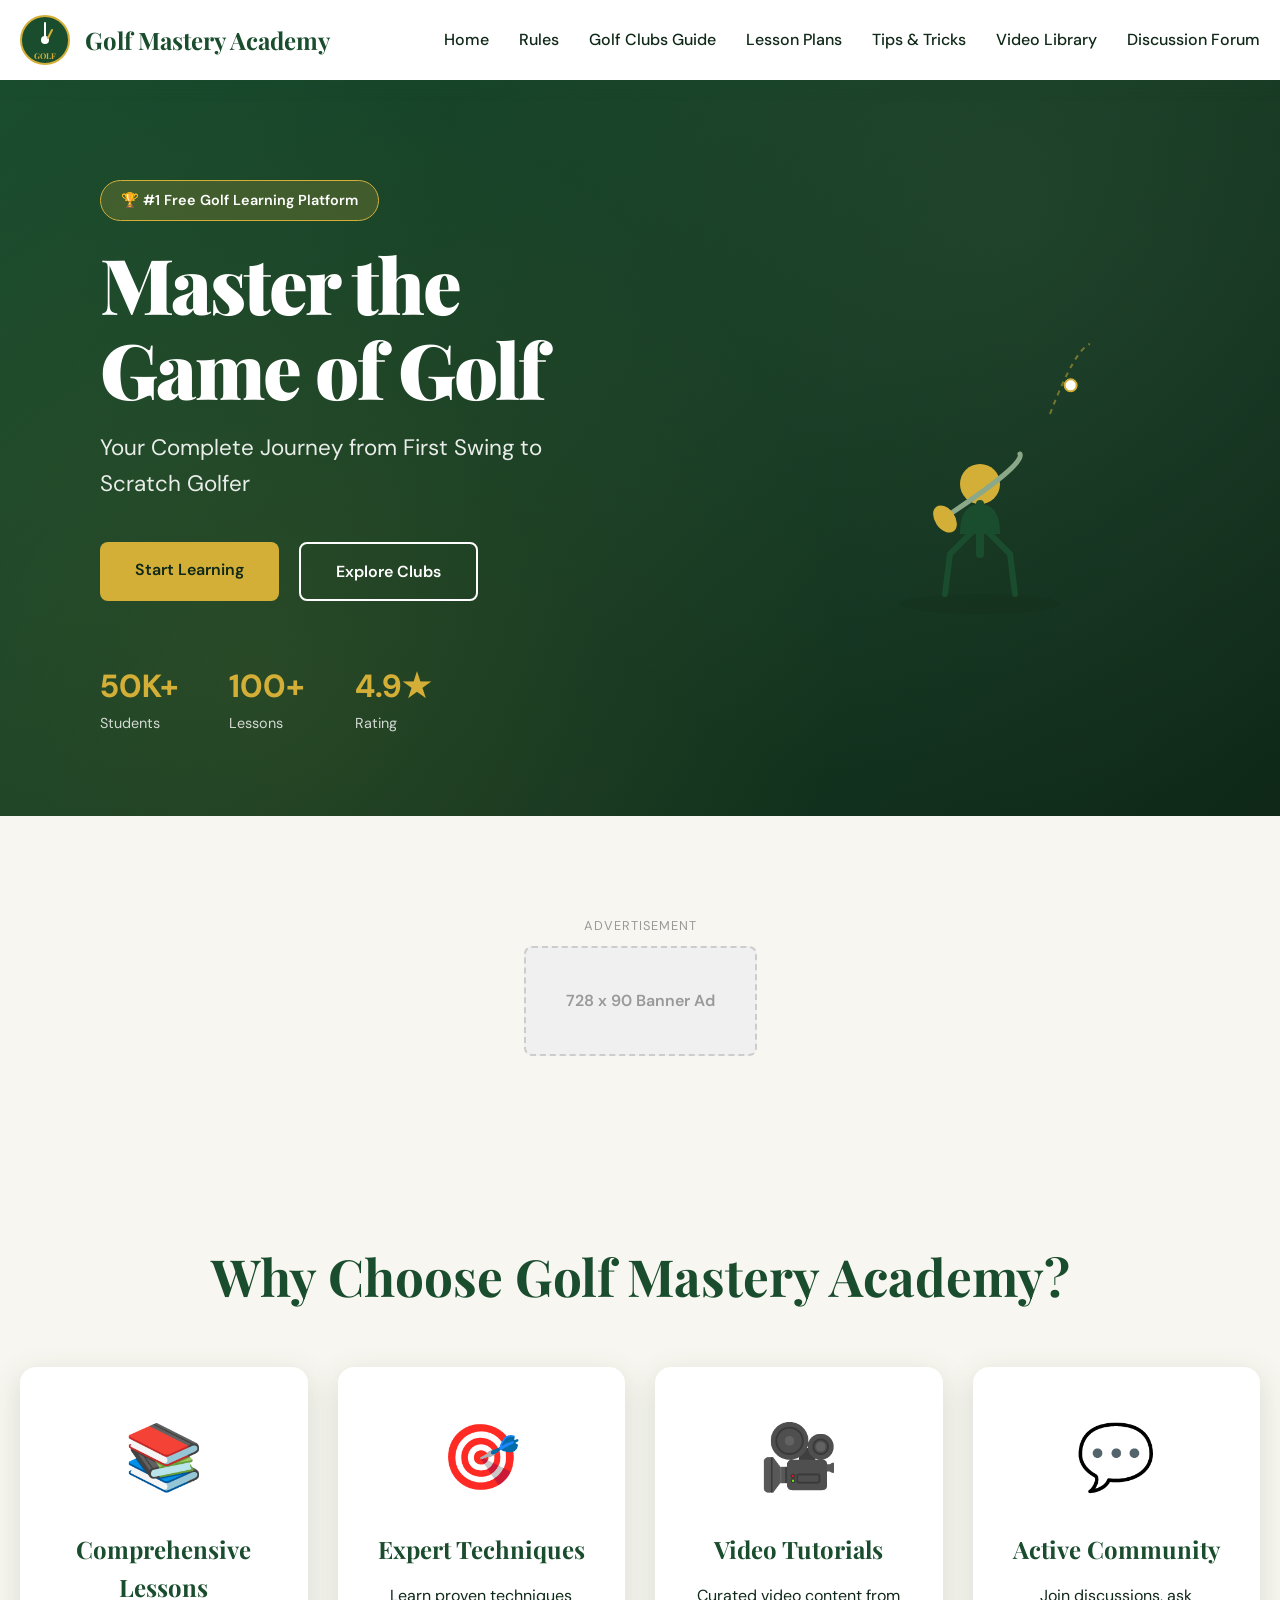
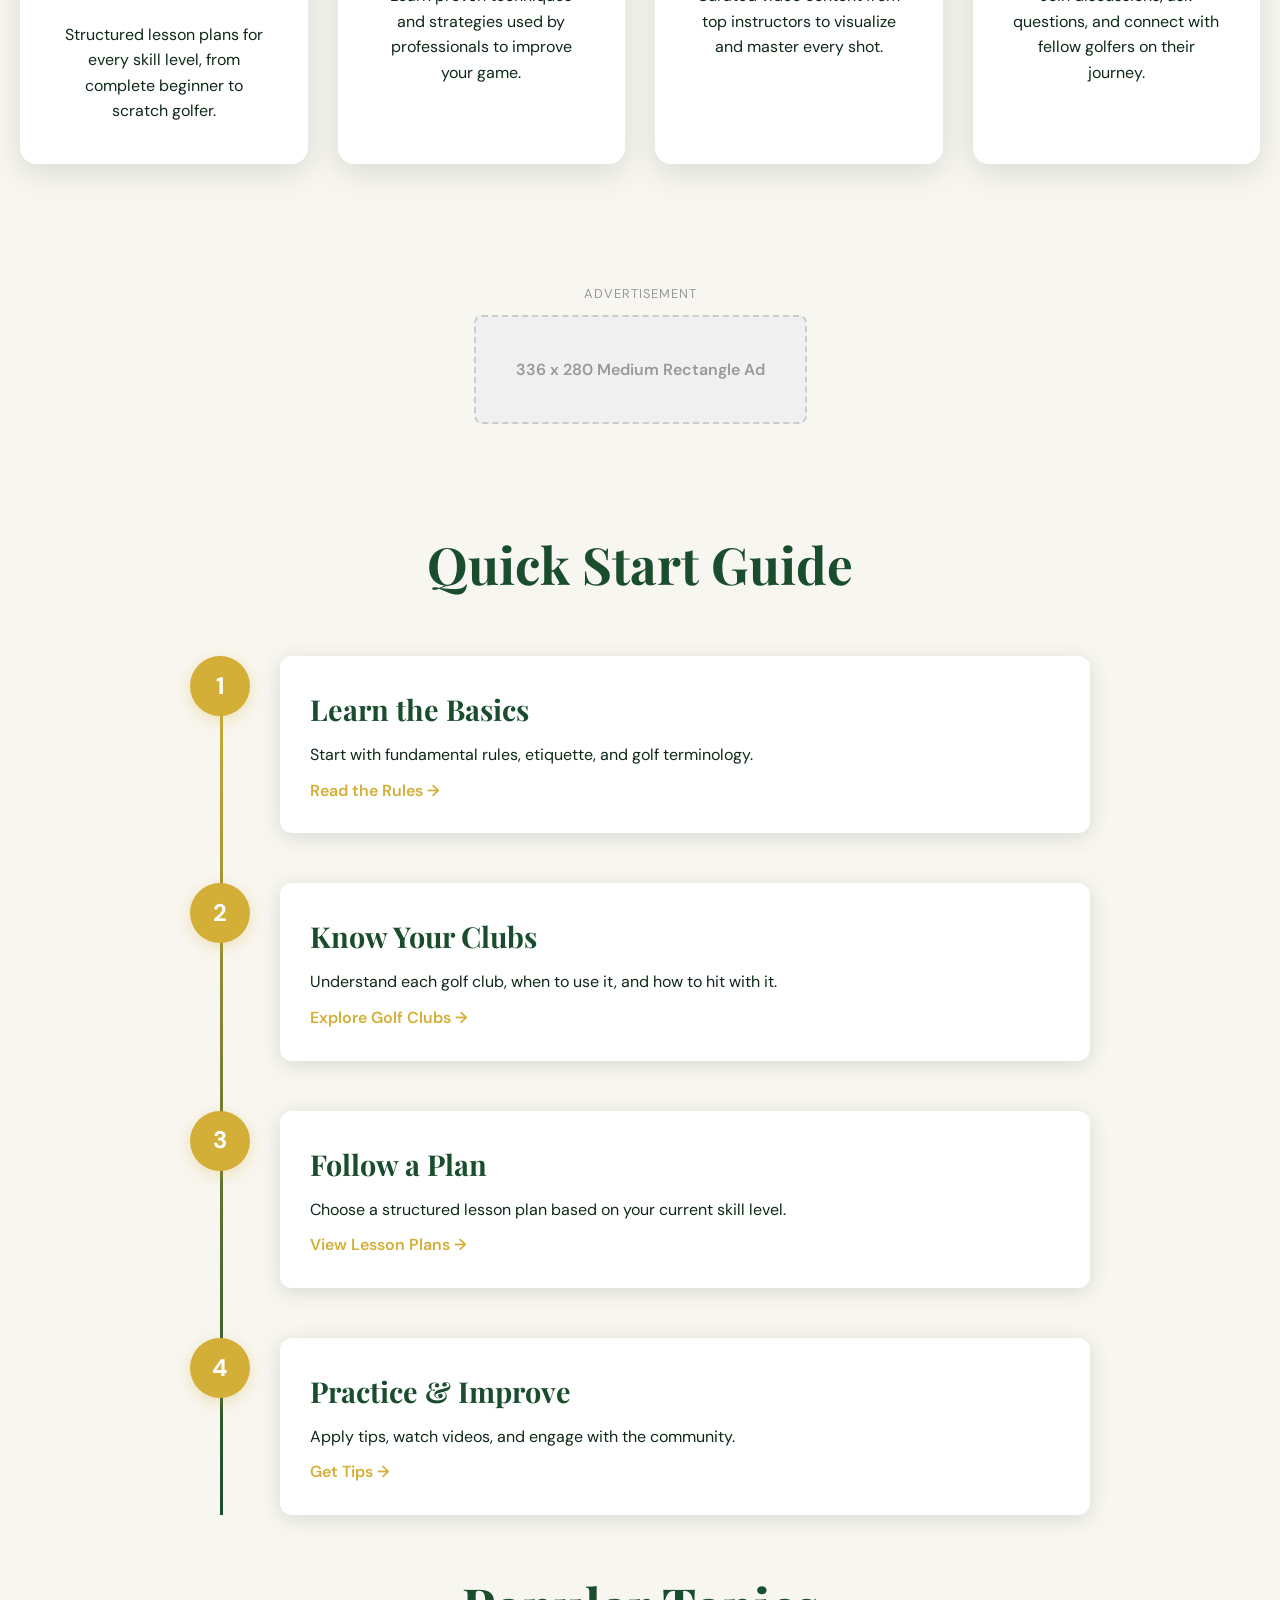
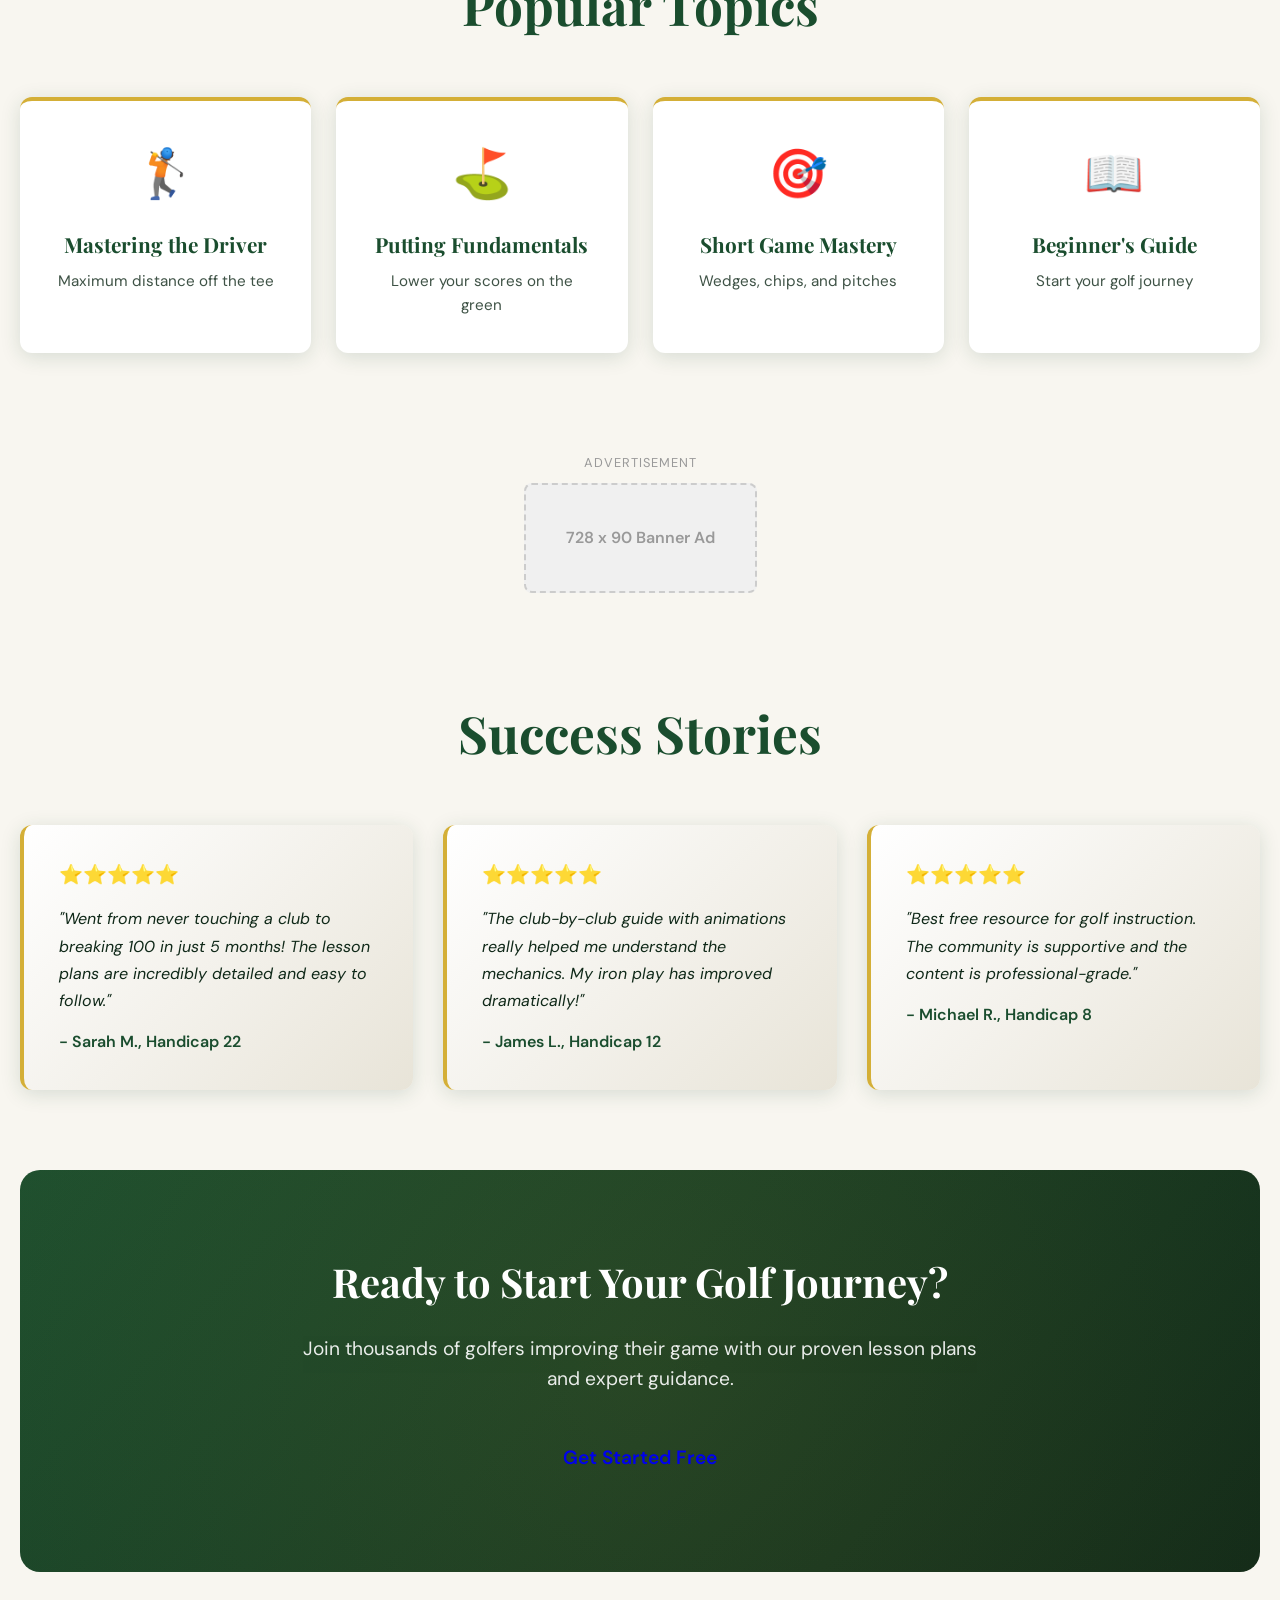
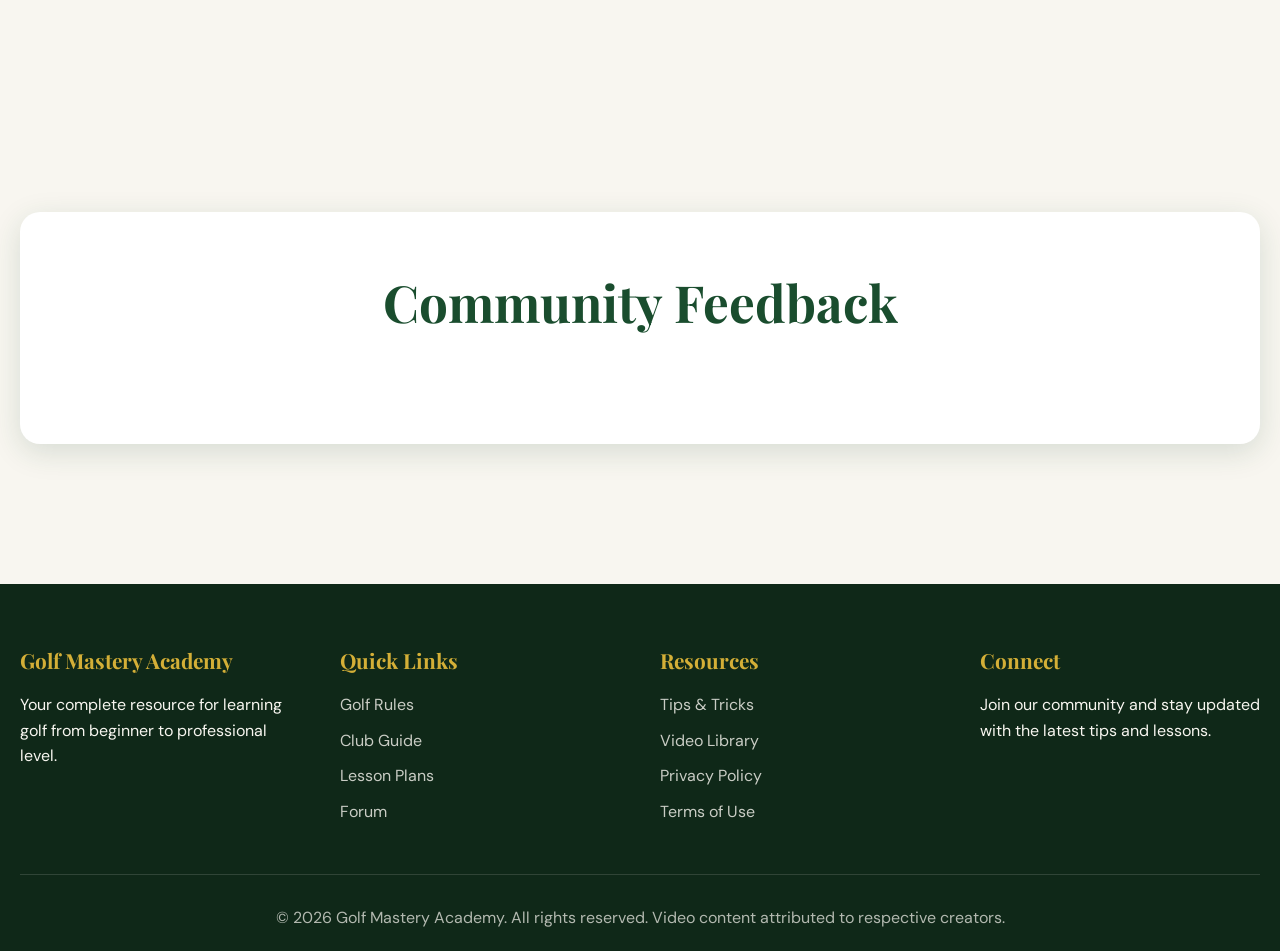
==== index.html @ be498bd8 "Add files via upload" ====
<!DOCTYPE html>
<html lang="en">
<head>
    <meta charset="UTF-8">
    <meta name="viewport" content="width=device-width, initial-scale=1.0">
    <title>Golf Mastery Academy - Learn Golf from Beginner to Pro</title>
    <link href="https://fonts.googleapis.com/css2?family=Playfair+Display:wght@400;600;700;900&family=DM+Sans:wght@400;500;700&display=swap" rel="stylesheet">
    <link rel="stylesheet" href="styles.css">
</head>
<body>
    <nav class="navbar">
        <div class="nav-container">
            <div class="logo">
                <svg width="50" height="50" viewBox="0 0 50 50" fill="none" xmlns="http://www.w3.org/2000/svg">
                    <circle cx="25" cy="25" r="24" fill="#1a4d2e" stroke="#d4af37" stroke-width="2"/>
                    <circle cx="25" cy="25" r="4" fill="#ffffff"/>
                    <path d="M25 8 L25 21" stroke="#ffffff" stroke-width="2" stroke-linecap="round"/>
                    <path d="M32 15 L28 23" stroke="#d4af37" stroke-width="2" stroke-linecap="round"/>
                    <text x="25" y="44" font-family="Playfair Display" font-size="8" fill="#d4af37" text-anchor="middle" font-weight="700">GOLF</text>
                </svg>
                <span class="logo-text">Golf Mastery Academy</span>
            </div>
            <ul class="nav-menu">
                <li><a href="index.html" class="active">Home</a></li>
                <li><a href="rules.html">Rules</a></li>
                <li><a href="clubs.html">Golf Clubs Guide</a></li>
                <li><a href="lessons.html">Lesson Plans</a></li>
                <li><a href="tips.html">Tips & Tricks</a></li>
                <li><a href="videos.html">Video Library</a></li>
                <li><a href="discussion.html">Discussion Forum</a></li>
            </ul>
            <div class="hamburger">
                <span></span>
                <span></span>
                <span></span>
            </div>
        </div>
    </nav>

    <header class="hero">
        <div class="hero-content">
            <div class="hero-badge">🏆 #1 Free Golf Learning Platform</div>
            <h1>Master the Game of Golf</h1>
            <p class="subtitle">Your Complete Journey from First Swing to Scratch Golfer</p>
            <div class="hero-cta">
                <a href="lessons.html" class="btn btn-primary">Start Learning</a>
                <a href="clubs.html" class="btn btn-secondary">Explore Clubs</a>
            </div>
            <div class="hero-stats">
                <div class="stat">
                    <span class="stat-number">50K+</span>
                    <span class="stat-label">Students</span>
                </div>
                <div class="stat">
                    <span class="stat-number">100+</span>
                    <span class="stat-label">Lessons</span>
                </div>
                <div class="stat">
                    <span class="stat-number">4.9★</span>
                    <span class="stat-label">Rating</span>
                </div>
            </div>
        </div>
        <div class="hero-illustration">
            <svg width="400" height="400" viewBox="0 0 400 400" fill="none" xmlns="http://www.w3.org/2000/svg">
                <!-- Golfer silhouette -->
                <ellipse cx="200" cy="350" rx="80" ry="10" fill="#0f2818" opacity="0.2"/>
                <path d="M180 280 Q180 250 200 250 Q220 250 220 280" fill="#1a4d2e"/>
                <circle cx="200" cy="230" r="20" fill="#d4af37"/>
                <path d="M200 250 L200 300" stroke="#1a4d2e" stroke-width="8" stroke-linecap="round"/>
                <path d="M200 270 L170 300 L165 340" stroke="#1a4d2e" stroke-width="6" stroke-linecap="round"/>
                <path d="M200 270 L230 300 L235 340" stroke="#1a4d2e" stroke-width="6" stroke-linecap="round"/>
                <!-- Golf club -->
                <path d="M240 200 Q245 210 170 260" stroke="#8ba888" stroke-width="5" stroke-linecap="round"/>
                <ellipse cx="165" cy="265" rx="10" ry="15" fill="#d4af37" transform="rotate(-35 165 265)"/>
                <!-- Golf ball trajectory -->
                <circle cx="280" cy="150" r="6" fill="#ffffff" stroke="#d4af37" stroke-width="2">
                    <animate attributeName="cy" values="150;80;150" dur="2s" repeatCount="indefinite"/>
                    <animate attributeName="cx" values="280;320;280" dur="2s" repeatCount="indefinite"/>
                </circle>
                <path d="M270 160 Q295 95 310 90" stroke="#d4af37" stroke-width="2" stroke-dasharray="5,5" opacity="0.5"/>
            </svg>
        </div>
    </header>

    <!-- Ad Space -->
    <div class="ad-space">
        <p>Advertisement</p>
        <div class="ad-placeholder">728 x 90 Banner Ad</div>
    </div>

    <div class="container">
        <section class="features">
            <h2 class="section-header">Why Choose Golf Mastery Academy?</h2>
            <div class="features-grid">
                <div class="feature-card">
                    <div class="feature-icon">📚</div>
                    <h3>Comprehensive Lessons</h3>
                    <p>Structured lesson plans for every skill level, from complete beginner to scratch golfer.</p>
                </div>
                <div class="feature-card">
                    <div class="feature-icon">🎯</div>
                    <h3>Expert Techniques</h3>
                    <p>Learn proven techniques and strategies used by professionals to improve your game.</p>
                </div>
                <div class="feature-card">
                    <div class="feature-icon">🎥</div>
                    <h3>Video Tutorials</h3>
                    <p>Curated video content from top instructors to visualize and master every shot.</p>
                </div>
                <div class="feature-card">
                    <div class="feature-icon">💬</div>
                    <h3>Active Community</h3>
                    <p>Join discussions, ask questions, and connect with fellow golfers on their journey.</p>
                </div>
            </div>
        </section>

        <!-- Ad Space -->
        <div class="ad-space">
            <p>Advertisement</p>
            <div class="ad-placeholder">336 x 280 Medium Rectangle Ad</div>
        </div>

        <section class="quick-start">
            <h2 class="section-header">Quick Start Guide</h2>
            <div class="timeline">
                <div class="timeline-item">
                    <div class="timeline-number">1</div>
                    <div class="timeline-content">
                        <h3>Learn the Basics</h3>
                        <p>Start with fundamental rules, etiquette, and golf terminology.</p>
                        <a href="rules.html" class="text-link">Read the Rules →</a>
                    </div>
                </div>
                <div class="timeline-item">
                    <div class="timeline-number">2</div>
                    <div class="timeline-content">
                        <h3>Know Your Clubs</h3>
                        <p>Understand each golf club, when to use it, and how to hit with it.</p>
                        <a href="clubs.html" class="text-link">Explore Golf Clubs →</a>
                    </div>
                </div>
                <div class="timeline-item">
                    <div class="timeline-number">3</div>
                    <div class="timeline-content">
                        <h3>Follow a Plan</h3>
                        <p>Choose a structured lesson plan based on your current skill level.</p>
                        <a href="lessons.html" class="text-link">View Lesson Plans →</a>
                    </div>
                </div>
                <div class="timeline-item">
                    <div class="timeline-number">4</div>
                    <div class="timeline-content">
                        <h3>Practice & Improve</h3>
                        <p>Apply tips, watch videos, and engage with the community.</p>
                        <a href="tips.html" class="text-link">Get Tips →</a>
                    </div>
                </div>
            </div>
        </section>

        <section class="popular-topics">
            <h2 class="section-header">Popular Topics</h2>
            <div class="topics-grid">
                <a href="clubs.html#driver" class="topic-card">
                    <span class="topic-icon">🏌️</span>
                    <h3>Mastering the Driver</h3>
                    <p>Maximum distance off the tee</p>
                </a>
                <a href="tips.html#putting" class="topic-card">
                    <span class="topic-icon">⛳</span>
                    <h3>Putting Fundamentals</h3>
                    <p>Lower your scores on the green</p>
                </a>
                <a href="clubs.html#wedges" class="topic-card">
                    <span class="topic-icon">🎯</span>
                    <h3>Short Game Mastery</h3>
                    <p>Wedges, chips, and pitches</p>
                </a>
                <a href="lessons.html#beginner" class="topic-card">
                    <span class="topic-icon">📖</span>
                    <h3>Beginner's Guide</h3>
                    <p>Start your golf journey</p>
                </a>
            </div>
        </section>

        <!-- Ad Space -->
        <div class="ad-space">
            <p>Advertisement</p>
            <div class="ad-placeholder">728 x 90 Banner Ad</div>
        </div>

        <section class="testimonials">
            <h2 class="section-header">Success Stories</h2>
            <div class="testimonials-grid">
                <div class="testimonial">
                    <div class="testimonial-stars">⭐⭐⭐⭐⭐</div>
                    <p class="testimonial-text">"Went from never touching a club to breaking 100 in just 5 months! The lesson plans are incredibly detailed and easy to follow."</p>
                    <p class="testimonial-author">- Sarah M., Handicap 22</p>
                </div>
                <div class="testimonial">
                    <div class="testimonial-stars">⭐⭐⭐⭐⭐</div>
                    <p class="testimonial-text">"The club-by-club guide with animations really helped me understand the mechanics. My iron play has improved dramatically!"</p>
                    <p class="testimonial-author">- James L., Handicap 12</p>
                </div>
                <div class="testimonial">
                    <div class="testimonial-stars">⭐⭐⭐⭐⭐</div>
                    <p class="testimonial-text">"Best free resource for golf instruction. The community is supportive and the content is professional-grade."</p>
                    <p class="testimonial-author">- Michael R., Handicap 8</p>
                </div>
            </div>
        </section>

        <section class="cta-section">
            <div class="cta-content">
                <h2 class="cta-title">Ready to Start Your Golf Journey?</h2>
                <p class="cta-text">Join thousands of golfers improving their game with our proven lesson plans and expert guidance.</p>
                <a href="lessons.html" class="btn btn-large">Get Started Free</a>
            </div>
        </section>
    </div>

    <!-- Comments Section -->
    <div class="container">
        <section class="comments-section">
            <h2 class="section-header">Community Feedback</h2>
            <div id="disqus_thread"></div>
            <noscript>
                <div class="comments-placeholder">
                    <h3>Comments Section</h3>
                    <p>This is where Disqus comments would appear. To enable:</p>
                    <ol>
                        <li>Sign up at <a href="https://disqus.com" target="_blank">disqus.com</a></li>
                        <li>Register your website</li>
                        <li>Replace the Disqus configuration in the script below with your shortname</li>
                    </ol>
                </div>
            </noscript>
        </section>
    </div>

    <footer>
        <div class="footer-content">
            <div class="footer-section">
                <h4>Golf Mastery Academy</h4>
                <p>Your complete resource for learning golf from beginner to professional level.</p>
            </div>
            <div class="footer-section">
                <h4>Quick Links</h4>
                <ul>
                    <li><a href="rules.html">Golf Rules</a></li>
                    <li><a href="clubs.html">Club Guide</a></li>
                    <li><a href="lessons.html">Lesson Plans</a></li>
                    <li><a href="discussion.html">Forum</a></li>
                </ul>
            </div>
            <div class="footer-section">
                <h4>Resources</h4>
                <ul>
                    <li><a href="tips.html">Tips & Tricks</a></li>
                    <li><a href="videos.html">Video Library</a></li>
                    <li><a href="#privacy">Privacy Policy</a></li>
                    <li><a href="#terms">Terms of Use</a></li>
                </ul>
            </div>
            <div class="footer-section">
                <h4>Connect</h4>
                <p>Join our community and stay updated with the latest tips and lessons.</p>
            </div>
        </div>
        <div class="footer-bottom">
            <p>&copy; 2026 Golf Mastery Academy. All rights reserved. Video content attributed to respective creators.</p>
        </div>
    </footer>

    <script src="script.js"></script>
    <script>
        // Disqus Configuration - Replace 'YOUR_DISQUS_SHORTNAME' with your actual Disqus shortname
        var disqus_config = function () {
            this.page.url = window.location.href;
            this.page.identifier = 'golf-mastery-home';
        };
        
        (function() {
            var d = document, s = d.createElement('script');
            s.src = 'https://YOUR_DISQUS_SHORTNAME.disqus.com/embed.js';
            s.setAttribute('data-timestamp', +new Date());
            (d.head || d.body).appendChild(s);
        })();
    </script>
</body>
</html>
---- styles.css ----
:root {
    --primary-green: #1a4d2e;
    --accent-gold: #d4af37;
    --deep-forest: #0f2818;
    --sage: #8ba888;
    --cream: #f8f6f0;
    --sand: #e8e4d8;
    --white: #ffffff;
    --shadow: rgba(26, 77, 46, 0.15);
    --transition: all 0.3s cubic-bezier(0.4, 0, 0.2, 1);
}

* {
    margin: 0;
    padding: 0;
    box-sizing: border-box;
}

body {
    font-family: 'DM Sans', sans-serif;
    background: var(--cream);
    color: var(--deep-forest);
    line-height: 1.6;
    overflow-x: hidden;
}

/* Navigation */
.navbar {
    background: var(--white);
    box-shadow: 0 2px 20px var(--shadow);
    position: sticky;
    top: 0;
    z-index: 1000;
}

.nav-container {
    max-width: 1400px;
    margin: 0 auto;
    padding: 15px 20px;
    display: flex;
    justify-content: space-between;
    align-items: center;
}

.logo {
    display: flex;
    align-items: center;
    gap: 15px;
}

.logo-text {
    font-family: 'Playfair Display', serif;
    font-size: 1.5rem;
    font-weight: 700;
    color: var(--primary-green);
}

.nav-menu {
    display: flex;
    list-style: none;
    gap: 30px;
}

.nav-menu a {
    text-decoration: none;
    color: var(--deep-forest);
    font-weight: 500;
    transition: var(--transition);
    position: relative;
}

.nav-menu a::after {
    content: '';
    position: absolute;
    bottom: -5px;
    left: 0;
    width: 0;
    height: 2px;
    background: var(--accent-gold);
    transition: var(--transition);
}

.nav-menu a:hover::after,
.nav-menu a.active::after {
    width: 100%;
}

.hamburger {
    display: none;
    flex-direction: column;
    gap: 5px;
    cursor: pointer;
}

.hamburger span {
    width: 25px;
    height: 3px;
    background: var(--primary-green);
    border-radius: 3px;
    transition: var(--transition);
}

/* Hero Section */
.hero {
    background: linear-gradient(135deg, var(--primary-green) 0%, var(--deep-forest) 100%);
    color: var(--white);
    padding: 100px 20px 80px;
    position: relative;
    overflow: hidden;
    display: flex;
    align-items: center;
    justify-content: space-between;
    min-height: 600px;
}

.hero::before {
    content: '';
    position: absolute;
    top: 0;
    left: 0;
    right: 0;
    bottom: 0;
    background: 
        radial-gradient(circle at 20% 80%, rgba(212, 175, 55, 0.1) 0%, transparent 50%),
        radial-gradient(circle at 80% 20%, rgba(139, 168, 136, 0.1) 0%, transparent 50%);
    pointer-events: none;
}

.hero-content {
    max-width: 600px;
    position: relative;
    z-index: 1;
    padding-left: 80px;
}

.hero-badge {
    display: inline-block;
    background: rgba(212, 175, 55, 0.2);
    padding: 8px 20px;
    border-radius: 30px;
    font-size: 0.9rem;
    font-weight: 600;
    margin-bottom: 20px;
    border: 1px solid var(--accent-gold);
}

h1 {
    font-family: 'Playfair Display', serif;
    font-size: clamp(3rem, 6vw, 5rem);
    font-weight: 900;
    margin-bottom: 20px;
    letter-spacing: -2px;
    line-height: 1.1;
}

.subtitle {
    font-size: clamp(1.1rem, 2vw, 1.4rem);
    opacity: 0.9;
    margin-bottom: 40px;
}

.hero-cta {
    display: flex;
    gap: 20px;
    margin-bottom: 60px;
}

.btn {
    padding: 15px 35px;
    border-radius: 8px;
    font-weight: 600;
    text-decoration: none;
    transition: var(--transition);
    display: inline-block;
    cursor: pointer;
    border: none;
    font-size: 1rem;
}

.btn-primary {
    background: var(--accent-gold);
    color: var(--deep-forest);
}

.btn-primary:hover {
    background: #c49d2e;
    transform: translateY(-2px);
    box-shadow: 0 8px 20px rgba(212, 175, 55, 0.3);
}

.btn-secondary {
    background: transparent;
    color: var(--white);
    border: 2px solid var(--white);
}

.btn-secondary:hover {
    background: var(--white);
    color: var(--primary-green);
}

.btn-large {
    padding: 18px 50px;
    font-size: 1.2rem;
}

.hero-stats {
    display: flex;
    gap: 50px;
}

.stat {
    display: flex;
    flex-direction: column;
}

.stat-number {
    font-size: 2rem;
    font-weight: 700;
    color: var(--accent-gold);
}

.stat-label {
    font-size: 0.9rem;
    opacity: 0.8;
}

.hero-illustration {
    position: relative;
    z-index: 1;
    padding-right: 80px;
}

/* Container */
.container {
    max-width: 1400px;
    margin: 0 auto;
    padding: 80px 20px;
}

.section-header {
    font-family: 'Playfair Display', serif;
    font-size: clamp(2.5rem, 4vw, 3.5rem);
    font-weight: 700;
    color: var(--primary-green);
    margin-bottom: 50px;
    text-align: center;
}

/* Features Grid */
.features-grid {
    display: grid;
    grid-template-columns: repeat(auto-fit, minmax(280px, 1fr));
    gap: 30px;
    margin-bottom: 80px;
}

.feature-card {
    background: var(--white);
    padding: 40px;
    border-radius: 16px;
    text-align: center;
    box-shadow: 0 8px 30px var(--shadow);
    transition: var(--transition);
}

.feature-card:hover {
    transform: translateY(-10px);
    box-shadow: 0 16px 40px rgba(26, 77, 46, 0.2);
}

.feature-icon {
    font-size: 4rem;
    margin-bottom: 20px;
    display: block;
}

.feature-card h3 {
    font-family: 'Playfair Display', serif;
    font-size: 1.5rem;
    color: var(--primary-green);
    margin-bottom: 15px;
}

/* Timeline */
.timeline {
    position: relative;
    max-width: 900px;
    margin: 0 auto;
}

.timeline::before {
    content: '';
    position: absolute;
    left: 30px;
    top: 0;
    bottom: 0;
    width: 3px;
    background: linear-gradient(to bottom, var(--accent-gold), var(--primary-green));
}

.timeline-item {
    display: flex;
    gap: 30px;
    margin-bottom: 50px;
    position: relative;
}

.timeline-number {
    flex-shrink: 0;
    width: 60px;
    height: 60px;
    background: var(--accent-gold);
    border-radius: 50%;
    display: flex;
    align-items: center;
    justify-content: center;
    font-size: 1.5rem;
    font-weight: 700;
    color: var(--white);
    box-shadow: 0 4px 15px rgba(212, 175, 55, 0.3);
}

.timeline-content {
    background: var(--white);
    padding: 30px;
    border-radius: 12px;
    box-shadow: 0 4px 20px var(--shadow);
    flex: 1;
}

.timeline-content h3 {
    font-family: 'Playfair Display', serif;
    font-size: 1.8rem;
    color: var(--primary-green);
    margin-bottom: 10px;
}

.text-link {
    color: var(--accent-gold);
    text-decoration: none;
    font-weight: 600;
    display: inline-flex;
    align-items: center;
    gap: 5px;
    margin-top: 10px;
}

.text-link:hover {
    color: var(--primary-green);
}

/* Topics Grid */
.topics-grid {
    display: grid;
    grid-template-columns: repeat(auto-fit, minmax(250px, 1fr));
    gap: 25px;
}

.topic-card {
    background: var(--white);
    padding: 35px;
    border-radius: 12px;
    text-align: center;
    text-decoration: none;
    color: var(--deep-forest);
    box-shadow: 0 4px 20px var(--shadow);
    transition: var(--transition);
    border-top: 4px solid var(--accent-gold);
}

.topic-card:hover {
    transform: scale(1.05);
    box-shadow: 0 8px 30px rgba(26, 77, 46, 0.2);
}

.topic-icon {
    font-size: 3rem;
    display: block;
    margin-bottom: 15px;
}

.topic-card h3 {
    font-family: 'Playfair Display', serif;
    font-size: 1.3rem;
    color: var(--primary-green);
    margin-bottom: 8px;
}

.topic-card p {
    font-size: 0.95rem;
    opacity: 0.8;
}

/* Testimonials */
.testimonials-grid {
    display: grid;
    grid-template-columns: repeat(auto-fit, minmax(300px, 1fr));
    gap: 30px;
}

.testimonial {
    background: linear-gradient(135deg, var(--white), var(--sand));
    padding: 35px;
    border-radius: 12px;
    box-shadow: 0 4px 20px var(--shadow);
    border-left: 4px solid var(--accent-gold);
}

.testimonial-stars {
    color: var(--accent-gold);
    font-size: 1.2rem;
    margin-bottom: 15px;
}

.testimonial-text {
    font-style: italic;
    margin-bottom: 15px;
    line-height: 1.7;
}

.testimonial-author {
    font-weight: 600;
    color: var(--primary-green);
}

/* CTA Section */
.cta-section {
    background: linear-gradient(135deg, var(--primary-green), var(--deep-forest));
    color: var(--white);
    padding: 80px 60px;
    text-align: center;
    border-radius: 20px;
    margin: 80px 0;
    position: relative;
    overflow: hidden;
}

.cta-section::before {
    content: '';
    position: absolute;
    top: -50%;
    left: -50%;
    width: 200%;
    height: 200%;
    background: radial-gradient(circle, rgba(212, 175, 55, 0.1) 0%, transparent 70%);
    animation: rotate 20s linear infinite;
}

.cta-content {
    position: relative;
    z-index: 1;
}

.cta-title {
    font-family: 'Playfair Display', serif;
    font-size: 2.5rem;
    font-weight: 700;
    margin-bottom: 20px;
}

.cta-text {
    font-size: 1.2rem;
    opacity: 0.9;
    margin-bottom: 30px;
    max-width: 700px;
    margin-left: auto;
    margin-right: auto;
}

/* Ad Space */
.ad-space {
    text-align: center;
    padding: 40px 20px;
    margin: 60px auto;
}

.ad-space p {
    font-size: 0.8rem;
    color: #999;
    margin-bottom: 10px;
    text-transform: uppercase;
    letter-spacing: 1px;
}

.ad-placeholder {
    background: #f0f0f0;
    border: 2px dashed #ccc;
    padding: 40px;
    border-radius: 8px;
    color: #999;
    font-weight: 600;
    display: inline-block;
    margin: 0 auto;
}

/* Comments Section */
.comments-section {
    background: var(--white);
    padding: 50px;
    border-radius: 20px;
    box-shadow: 0 8px 30px var(--shadow);
    margin-bottom: 60px;
}

.comments-placeholder {
    background: var(--sand);
    padding: 40px;
    border-radius: 12px;
    border-left: 4px solid var(--accent-gold);
}

.comments-placeholder h3 {
    font-family: 'Playfair Display', serif;
    color: var(--primary-green);
    margin-bottom: 15px;
}

.comments-placeholder ol {
    margin-left: 20px;
    margin-top: 15px;
}

.comments-placeholder a {
    color: var(--accent-gold);
}

/* Footer */
footer {
    background: var(--deep-forest);
    color: var(--cream);
    padding: 60px 20px 20px;
}

.footer-content {
    max-width: 1400px;
    margin: 0 auto;
    display: grid;
    grid-template-columns: repeat(auto-fit, minmax(250px, 1fr));
    gap: 40px;
    margin-bottom: 40px;
}

.footer-section h4 {
    font-family: 'Playfair Display', serif;
    font-size: 1.3rem;
    margin-bottom: 15px;
    color: var(--accent-gold);
}

.footer-section ul {
    list-style: none;
}

.footer-section ul li {
    margin-bottom: 10px;
}

.footer-section a {
    color: var(--cream);
    text-decoration: none;
    opacity: 0.8;
    transition: var(--transition);
}

.footer-section a:hover {
    opacity: 1;
    color: var(--accent-gold);
}

.footer-bottom {
    text-align: center;
    padding-top: 30px;
    border-top: 1px solid rgba(248, 246, 240, 0.2);
    opacity: 0.7;
}

/* Club Cards */
.club-grid {
    display: grid;
    grid-template-columns: repeat(auto-fit, minmax(350px, 1fr));
    gap: 40px;
    margin-bottom: 80px;
}

.club-card {
    background: var(--white);
    border-radius: 20px;
    overflow: hidden;
    box-shadow: 0 8px 30px var(--shadow);
    transition: var(--transition);
}

.club-card:hover {
    transform: translateY(-8px);
    box-shadow: 0 16px 50px rgba(26, 77, 46, 0.25);
}

.club-header {
    background: linear-gradient(135deg, var(--primary-green), var(--deep-forest));
    color: var(--white);
    padding: 30px;
    text-align: center;
}

.club-icon {
    font-size: 4rem;
    margin-bottom: 15px;
    display: block;
}

.club-name {
    font-family: 'Playfair Display', serif;
    font-size: 2rem;
    font-weight: 700;
    margin-bottom: 10px;
}

.club-type {
    font-size: 1rem;
    opacity: 0.9;
    color: var(--accent-gold);
}

.club-illustration {
    background: var(--sand);
    padding: 40px;
    min-height: 250px;
    display: flex;
    align-items: center;
    justify-content: center;
}

.club-content {
    padding: 35px;
}

.club-content h3 {
    font-family: 'Playfair Display', serif;
    font-size: 1.5rem;
    color: var(--primary-green);
    margin-bottom: 15px;
    margin-top: 25px;
}

.club-content ul {
    list-style: none;
    padding-left: 0;
}

.club-content li {
    padding-left: 30px;
    position: relative;
    margin-bottom: 12px;
    line-height: 1.7;
}

.club-content li::before {
    content: '✓';
    position: absolute;
    left: 0;
    color: var(--accent-gold);
    font-weight: 700;
}

.spec-grid {
    display: grid;
    grid-template-columns: repeat(2, 1fr);
    gap: 15px;
    margin: 20px 0;
}

.spec-item {
    background: var(--sand);
    padding: 15px;
    border-radius: 8px;
    text-align: center;
}

.spec-label {
    font-size: 0.85rem;
    color: var(--primary-green);
    opacity: 0.8;
    margin-bottom: 5px;
}

.spec-value {
    font-size: 1.3rem;
    font-weight: 700;
    color: var(--primary-green);
}

/* Animation */
@keyframes rotate {
    from { transform: rotate(0deg); }
    to { transform: rotate(360deg); }
}

@keyframes fadeInUp {
    from {
        opacity: 0;
        transform: translateY(30px);
    }
    to {
        opacity: 1;
        transform: translateY(0);
    }
}

/* Responsive */
@media (max-width: 968px) {
    .nav-menu {
        display: none;
        position: absolute;
        top: 100%;
        left: 0;
        right: 0;
        background: var(--white);
        flex-direction: column;
        padding: 20px;
        box-shadow: 0 8px 20px var(--shadow);
    }
    
    .nav-menu.active {
        display: flex;
    }
    
    .hamburger {
        display: flex;
    }
    
    .hero {
        flex-direction: column;
        text-align: center;
        padding: 80px 20px 60px;
    }
    
    .hero-content {
        padding-left: 0;
        max-width: 100%;
    }
    
    .hero-illustration {
        padding-right: 0;
        margin-top: 40px;
    }
    
    .hero-cta {
        justify-content: center;
        flex-wrap: wrap;
    }
    
    .hero-stats {
        justify-content: center;
    }
    
    .club-grid {
        grid-template-columns: 1fr;
    }
}

@media (max-width: 600px) {
    h1 {
        font-size: 2.5rem;
    }
    
    .timeline::before {
        left: 20px;
    }
    
    .timeline-number {
        width: 40px;
        height: 40px;
        font-size: 1.2rem;
    }
    
    .hero-stats {
        flex-direction: column;
        gap: 20px;
    }
}
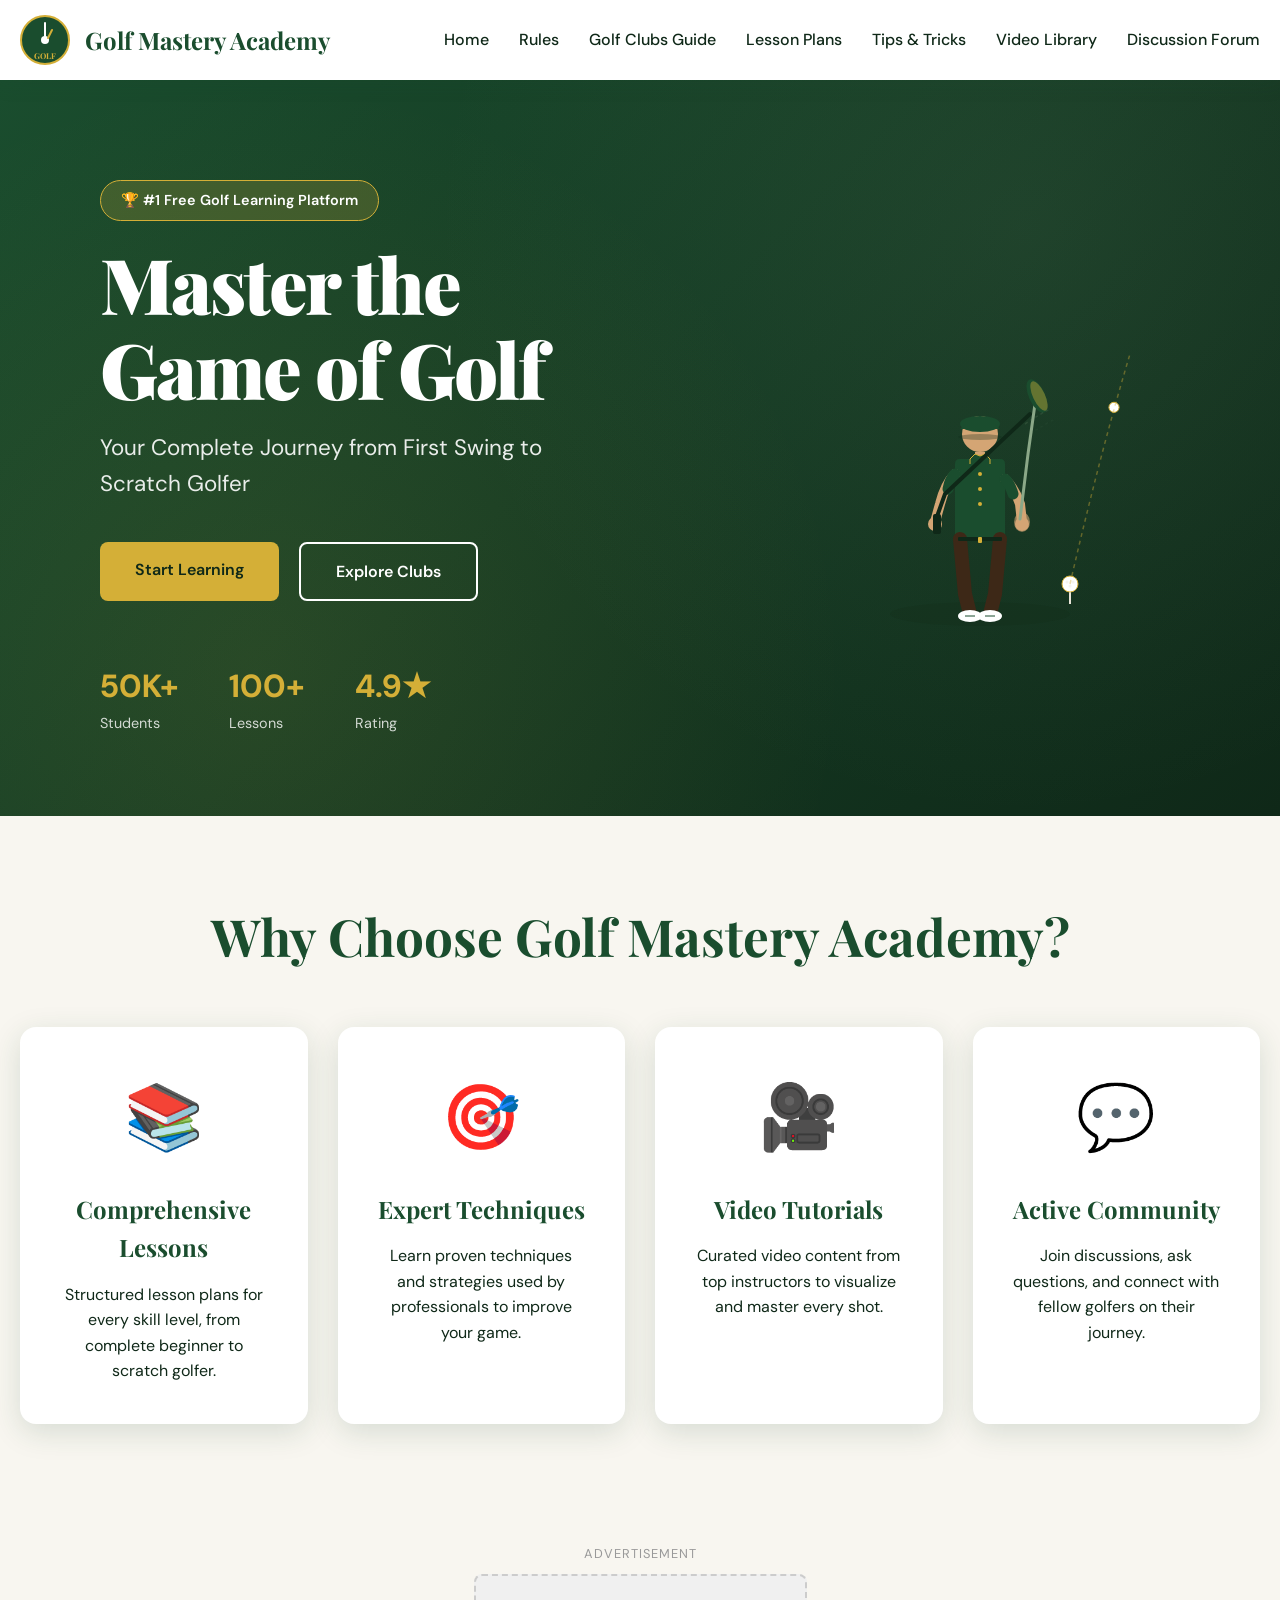
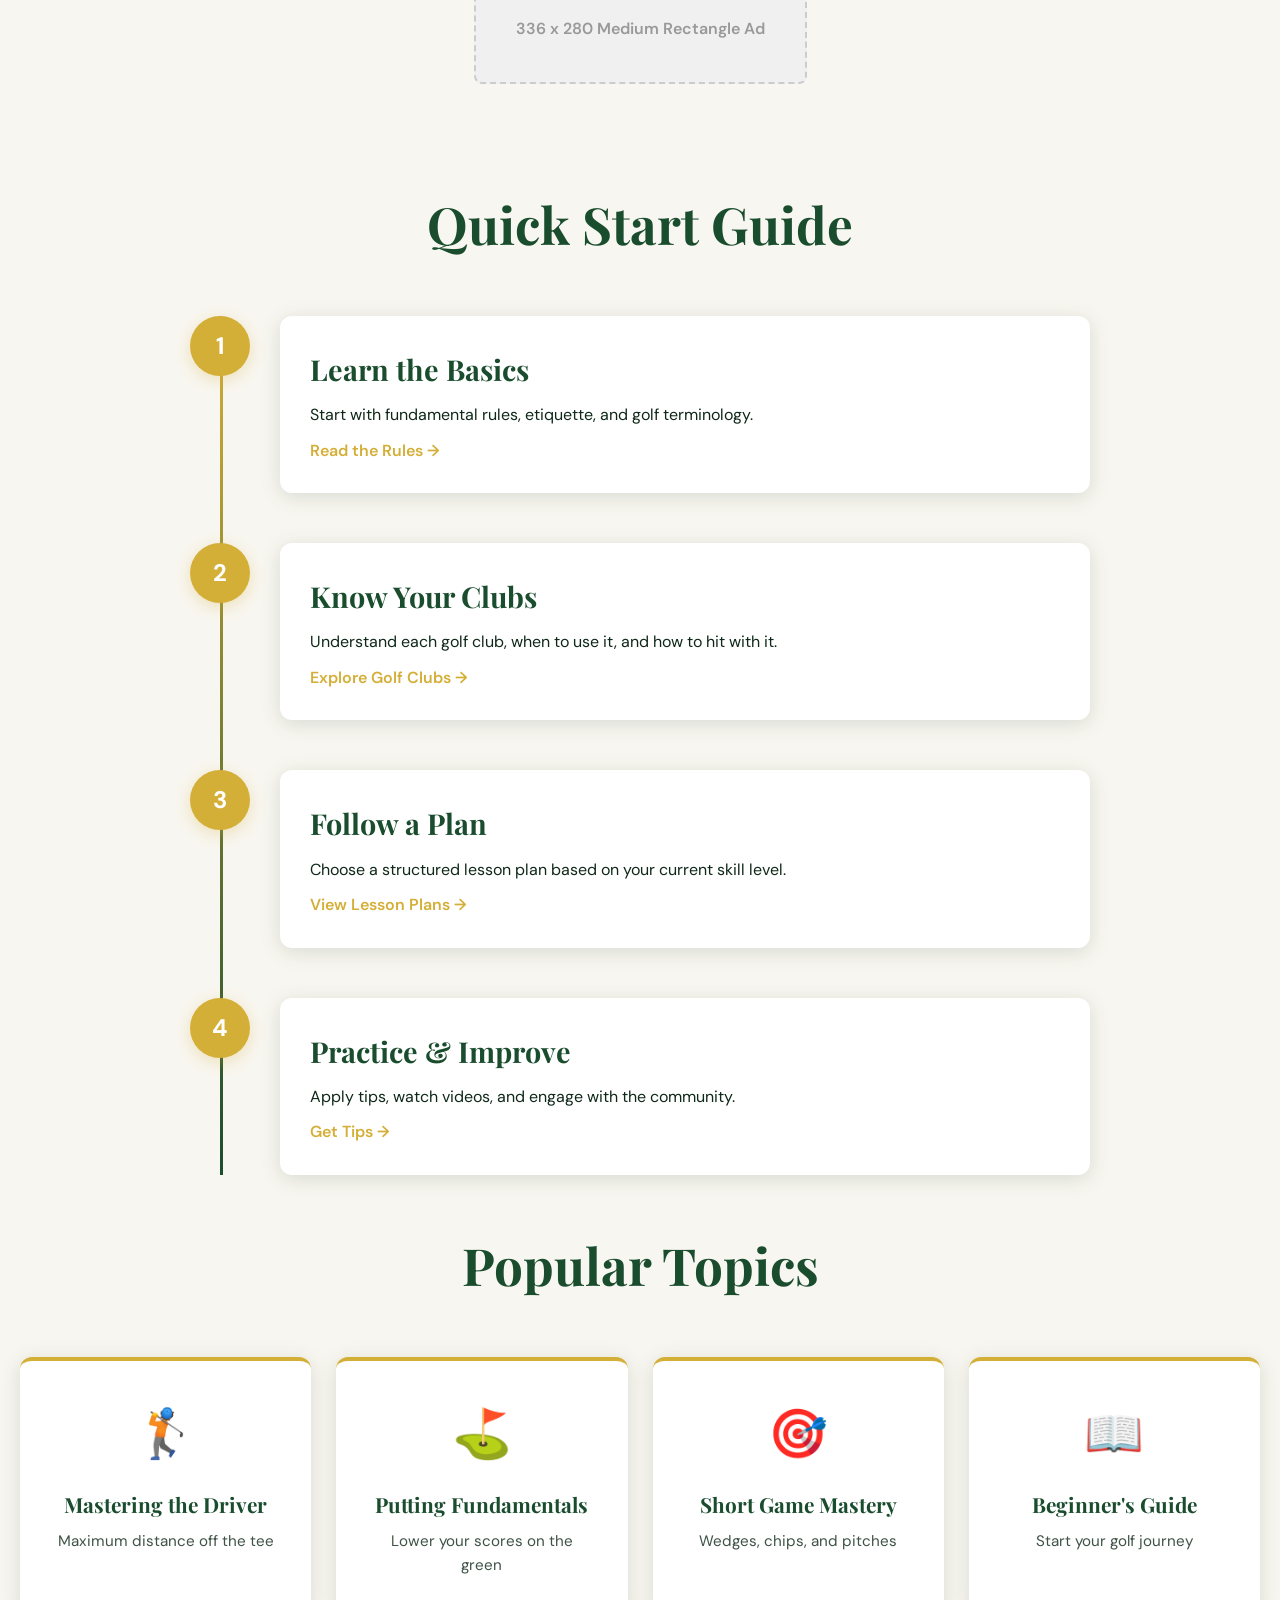
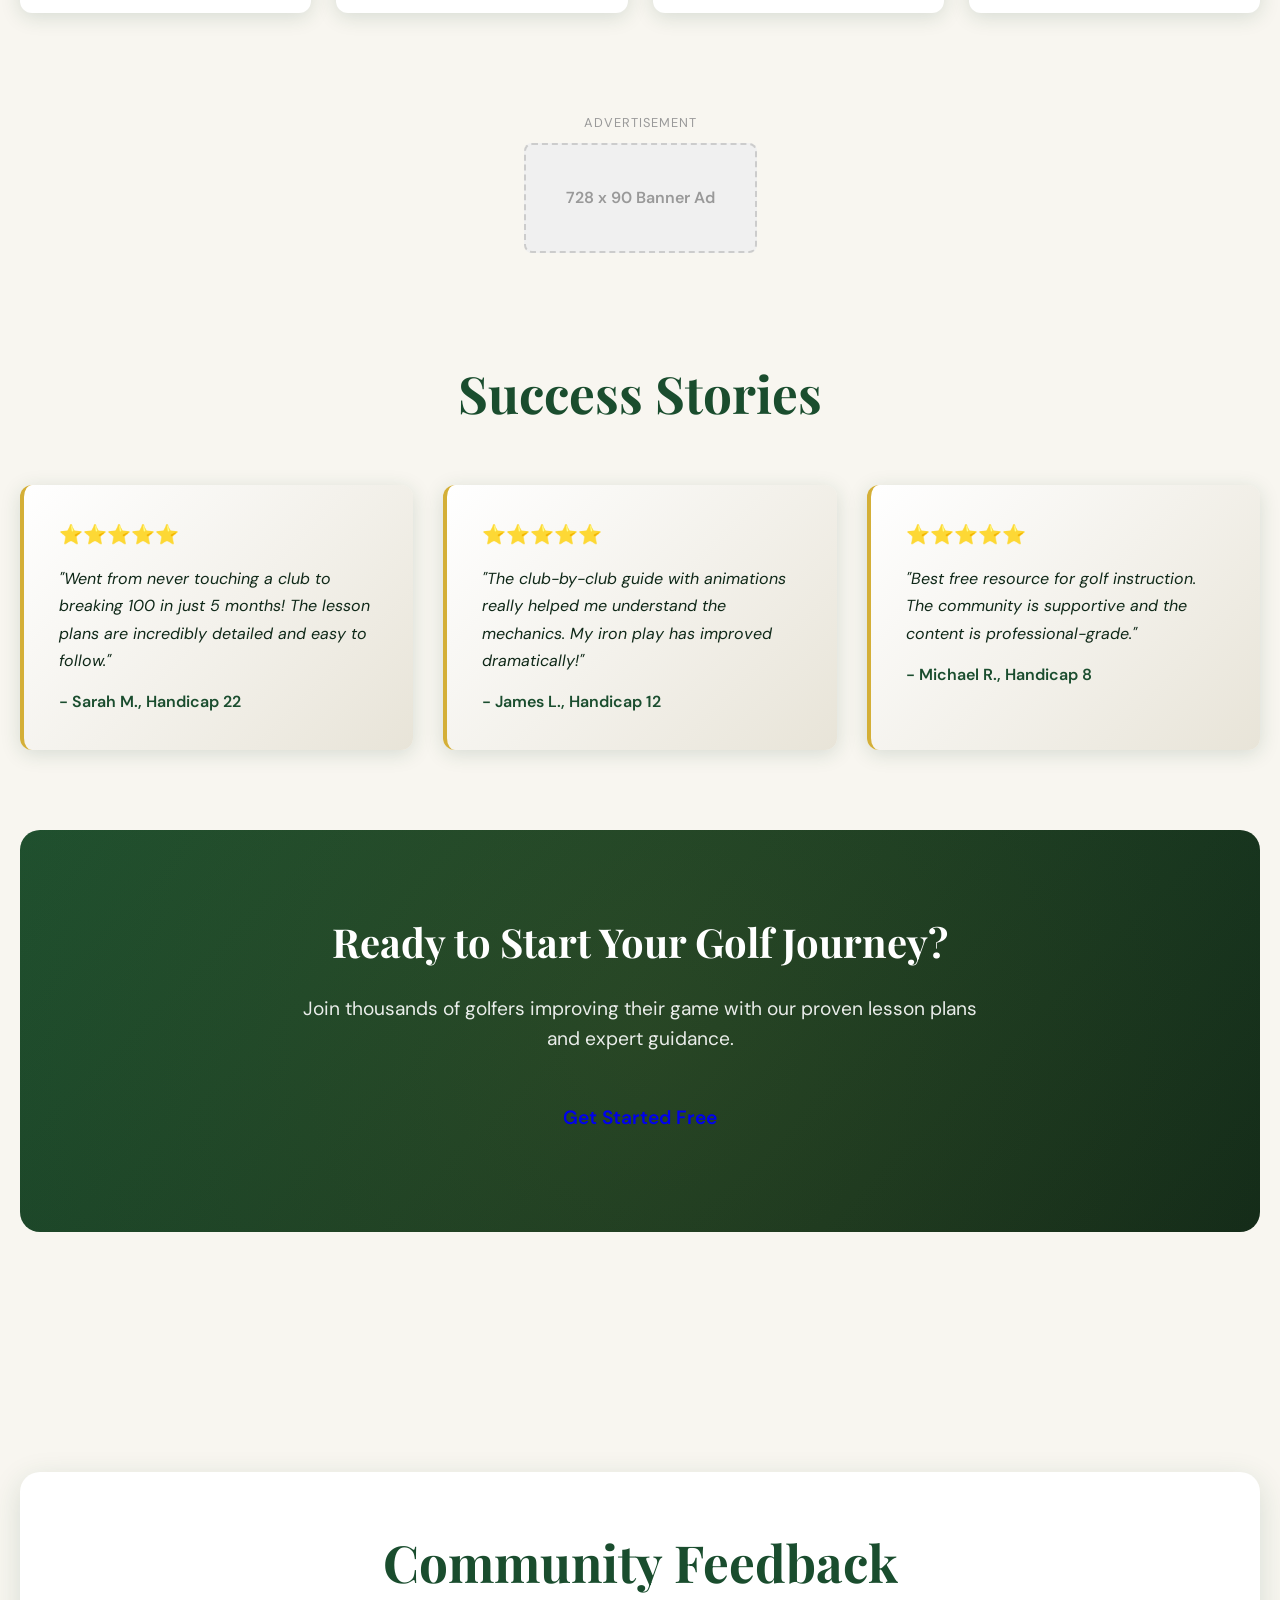
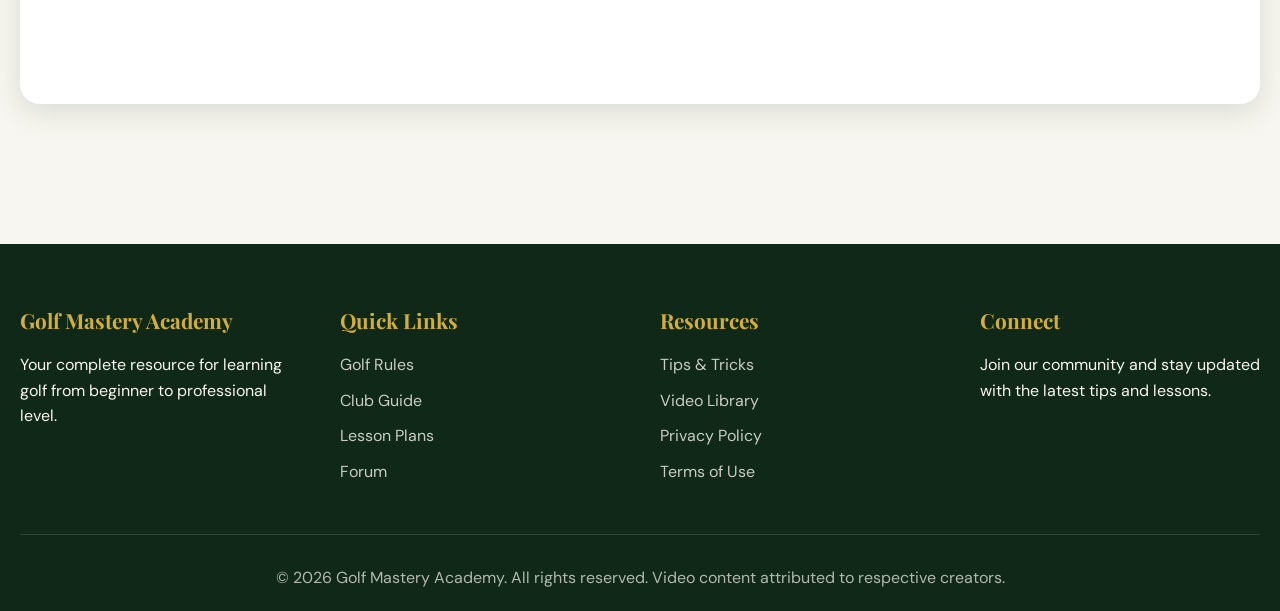
==== commit 78afe721: "Add files via upload" ====
--- a/index.html
+++ b/index.html
@@ -63,28 +63,99 @@
         </div>
         <div class="hero-illustration">
             <svg width="400" height="400" viewBox="0 0 400 400" fill="none" xmlns="http://www.w3.org/2000/svg">
-                <!-- Golfer silhouette -->
-                <ellipse cx="200" cy="350" rx="80" ry="10" fill="#0f2818" opacity="0.2"/>
-                <path d="M180 280 Q180 250 200 250 Q220 250 220 280" fill="#1a4d2e"/>
-                <circle cx="200" cy="230" r="20" fill="#d4af37"/>
-                <path d="M200 250 L200 300" stroke="#1a4d2e" stroke-width="8" stroke-linecap="round"/>
-                <path d="M200 270 L170 300 L165 340" stroke="#1a4d2e" stroke-width="6" stroke-linecap="round"/>
-                <path d="M200 270 L230 300 L235 340" stroke="#1a4d2e" stroke-width="6" stroke-linecap="round"/>
-                <!-- Golf club -->
-                <path d="M240 200 Q245 210 170 260" stroke="#8ba888" stroke-width="5" stroke-linecap="round"/>
-                <ellipse cx="165" cy="265" rx="10" ry="15" fill="#d4af37" transform="rotate(-35 165 265)"/>
-                <!-- Golf ball trajectory -->
-                <circle cx="280" cy="150" r="6" fill="#ffffff" stroke="#d4af37" stroke-width="2">
-                    <animate attributeName="cy" values="150;80;150" dur="2s" repeatCount="indefinite"/>
-                    <animate attributeName="cx" values="280;320;280" dur="2s" repeatCount="indefinite"/>
+                <!-- Ground shadow -->
+                <ellipse cx="200" cy="360" rx="90" ry="12" fill="#0f2818" opacity="0.2"/>
+                
+                <!-- Golfer - More realistic proportions -->
+                <!-- Head -->
+                <circle cx="200" cy="180" r="18" fill="#d4a574"/>
+                <!-- Hair -->
+                <path d="M182 175 Q185 165 200 163 Q215 165 218 175" fill="#3d2817"/>
+                <!-- Cap -->
+                <ellipse cx="200" cy="170" rx="20" ry="8" fill="#1a4d2e"/>
+                <path d="M185 170 L180 175 L220 175 L215 170 Z" fill="#1a4d2e"/>
+                <!-- Cap brim shadow -->
+                <ellipse cx="200" cy="183" rx="22" ry="3" fill="#0f2818" opacity="0.3"/>
+                
+                <!-- Neck -->
+                <rect x="195" y="198" width="10" height="12" fill="#d4a574"/>
+                
+                <!-- Torso - Polo shirt -->
+                <path d="M175 210 L175 280 Q175 285 180 285 L220 285 Q225 285 225 280 L225 210 Q225 205 220 205 L180 205 Q175 205 175 210 Z" fill="#1a4d2e"/>
+                <!-- Shirt collar -->
+                <path d="M190 210 L190 205 L195 200 L200 202 L205 200 L210 205 L210 210" fill="#1a4d2e" stroke="#d4af37" stroke-width="1"/>
+                <!-- Shirt buttons -->
+                <circle cx="200" cy="220" r="2" fill="#d4af37"/>
+                <circle cx="200" cy="235" r="2" fill="#d4af37"/>
+                <circle cx="200" cy="250" r="2" fill="#d4af37"/>
+                
+                <!-- Arms - Left arm back -->
+                <path d="M175 220 Q165 230 160 250 L155 268" stroke="#d4a574" stroke-width="10" stroke-linecap="round"/>
+                <path d="M175 220 Q170 225 168 235" stroke="#1a4d2e" stroke-width="11" stroke-linecap="round"/>
+                <!-- Left hand -->
+                <circle cx="155" cy="270" r="7" fill="#d4a574"/>
+                
+                <!-- Golf club grip -->
+                <path d="M155 268 L165 240 L250 160" stroke="#0f2818" stroke-width="4" stroke-linecap="round"/>
+                <rect x="153" y="260" width="8" height="20" rx="2" fill="#0f2818"/>
+                
+                <!-- Arms - Right arm forward -->
+                <path d="M225 225 Q235 235 240 250 L242 268" stroke="#d4a574" stroke-width="10" stroke-linecap="round"/>
+                <path d="M225 225 Q230 230 233 240" stroke="#1a4d2e" stroke-width="11" stroke-linecap="round"/>
+                <!-- Right hand on club -->
+                <circle cx="242" cy="270" r="7" fill="#d4a574"/>
+                <ellipse cx="242" cy="268" rx="8" ry="10" fill="#d4a574" opacity="0.6"/>
+                
+                <!-- Golf club shaft -->
+                <path d="M240 265 L248 200 L255 150" stroke="#8ba888" stroke-width="3" stroke-linecap="round"/>
+                <!-- Club head -->
+                <ellipse cx="257" cy="142" rx="8" ry="18" fill="#1a4d2e" transform="rotate(-25 257 142)"/>
+                <ellipse cx="259" cy="142" rx="6" ry="16" fill="#d4af37" opacity="0.4" transform="rotate(-25 259 142)"/>
+                
+                <!-- Pants/Shorts -->
+                <path d="M180 285 L185 340 L190 360" stroke="#3d2817" stroke-width="14" stroke-linecap="round"/>
+                <path d="M220 285 L215 340 L210 360" stroke="#3d2817" stroke-width="14" stroke-linecap="round"/>
+                <!-- Belt -->
+                <rect x="178" y="283" width="44" height="4" rx="1" fill="#0f2818"/>
+                <rect x="198" y="283" width="4" height="6" rx="1" fill="#d4af37"/>
+                
+                <!-- Shoes -->
+                <ellipse cx="190" cy="362" rx="12" ry="6" fill="#ffffff"/>
+                <ellipse cx="210" cy="362" rx="12" ry="6" fill="#ffffff"/>
+                <!-- Shoe details -->
+                <path d="M185 362 L195 362" stroke="#1a4d2e" stroke-width="1"/>
+                <path d="M205 362 L215 362" stroke="#1a4d2e" stroke-width="1"/>
+                
+                <!-- Golf ball on tee -->
+                <line x1="290" y1="350" x2="290" y2="335" stroke="#e8e4d8" stroke-width="2"/>
+                <circle cx="290" cy="330" r="8" fill="#ffffff" stroke="#d4af37" stroke-width="1"/>
+                <!-- Ball dimples -->
+                <circle cx="287" cy="328" r="1.5" fill="#e8e4d8" opacity="0.4"/>
+                <circle cx="293" cy="328" r="1.5" fill="#e8e4d8" opacity="0.4"/>
+                <circle cx="290" cy="332" r="1.5" fill="#e8e4d8" opacity="0.4"/>
+                
+                <!-- Golf ball in flight with trajectory -->
+                <circle cx="320" cy="200" r="6" fill="#ffffff" stroke="#d4af37" stroke-width="1">
+                    <animate attributeName="cy" values="200;100;200" dur="3s" repeatCount="indefinite"/>
+                    <animate attributeName="cx" values="320;350;320" dur="3s" repeatCount="indefinite"/>
+                    <animate attributeName="r" values="6;4;6" dur="3s" repeatCount="indefinite"/>
                 </circle>
-                <path d="M270 160 Q295 95 310 90" stroke="#d4af37" stroke-width="2" stroke-dasharray="5,5" opacity="0.5"/>
+                <!-- Trajectory path -->
+                <path d="M290 330 Q320 200 350 100" stroke="#d4af37" stroke-width="1.5" stroke-dasharray="4,4" opacity="0.4"/>
+                
+                <!-- Motion lines for swing -->
+                <path d="M245 170 Q260 160 270 155" stroke="#8ba888" stroke-width="1.5" stroke-dasharray="3,3" opacity="0.3">
+                    <animate attributeName="opacity" values="0;0.5;0" dur="2s" repeatCount="indefinite"/>
+                </path>
+                <path d="M250 180 Q265 170 275 165" stroke="#8ba888" stroke-width="1.5" stroke-dasharray="3,3" opacity="0.3">
+                    <animate attributeName="opacity" values="0;0.5;0" dur="2s" begin="0.2s" repeatCount="indefinite"/>
+                </path>
             </svg>
         </div>
     </header>
 
-    <!-- Ad Space -->
-    <div class="ad-space">
+    <!-- Ad Space - Hidden until site has more engagement -->
+    <div class="ad-space" style="display: none;">
         <p>Advertisement</p>
         <div class="ad-placeholder">728 x 90 Banner Ad</div>
     </div>
